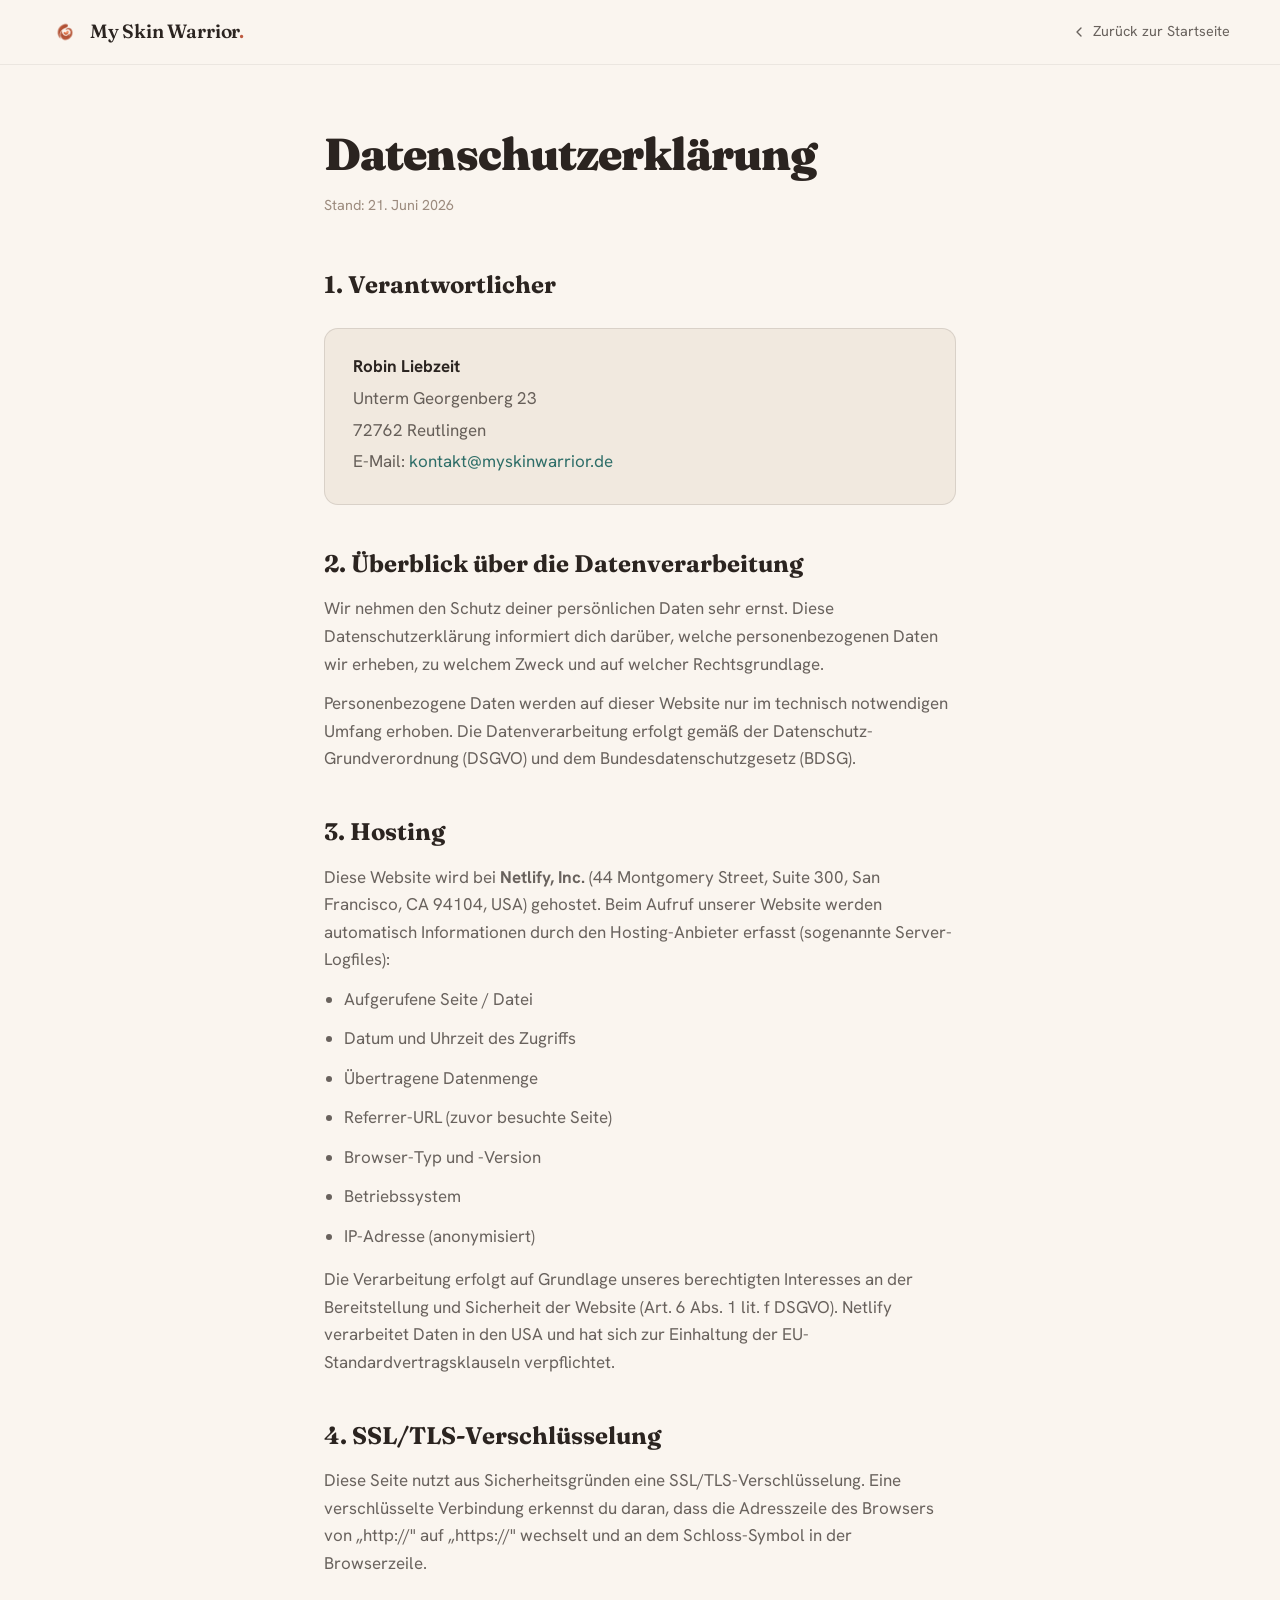
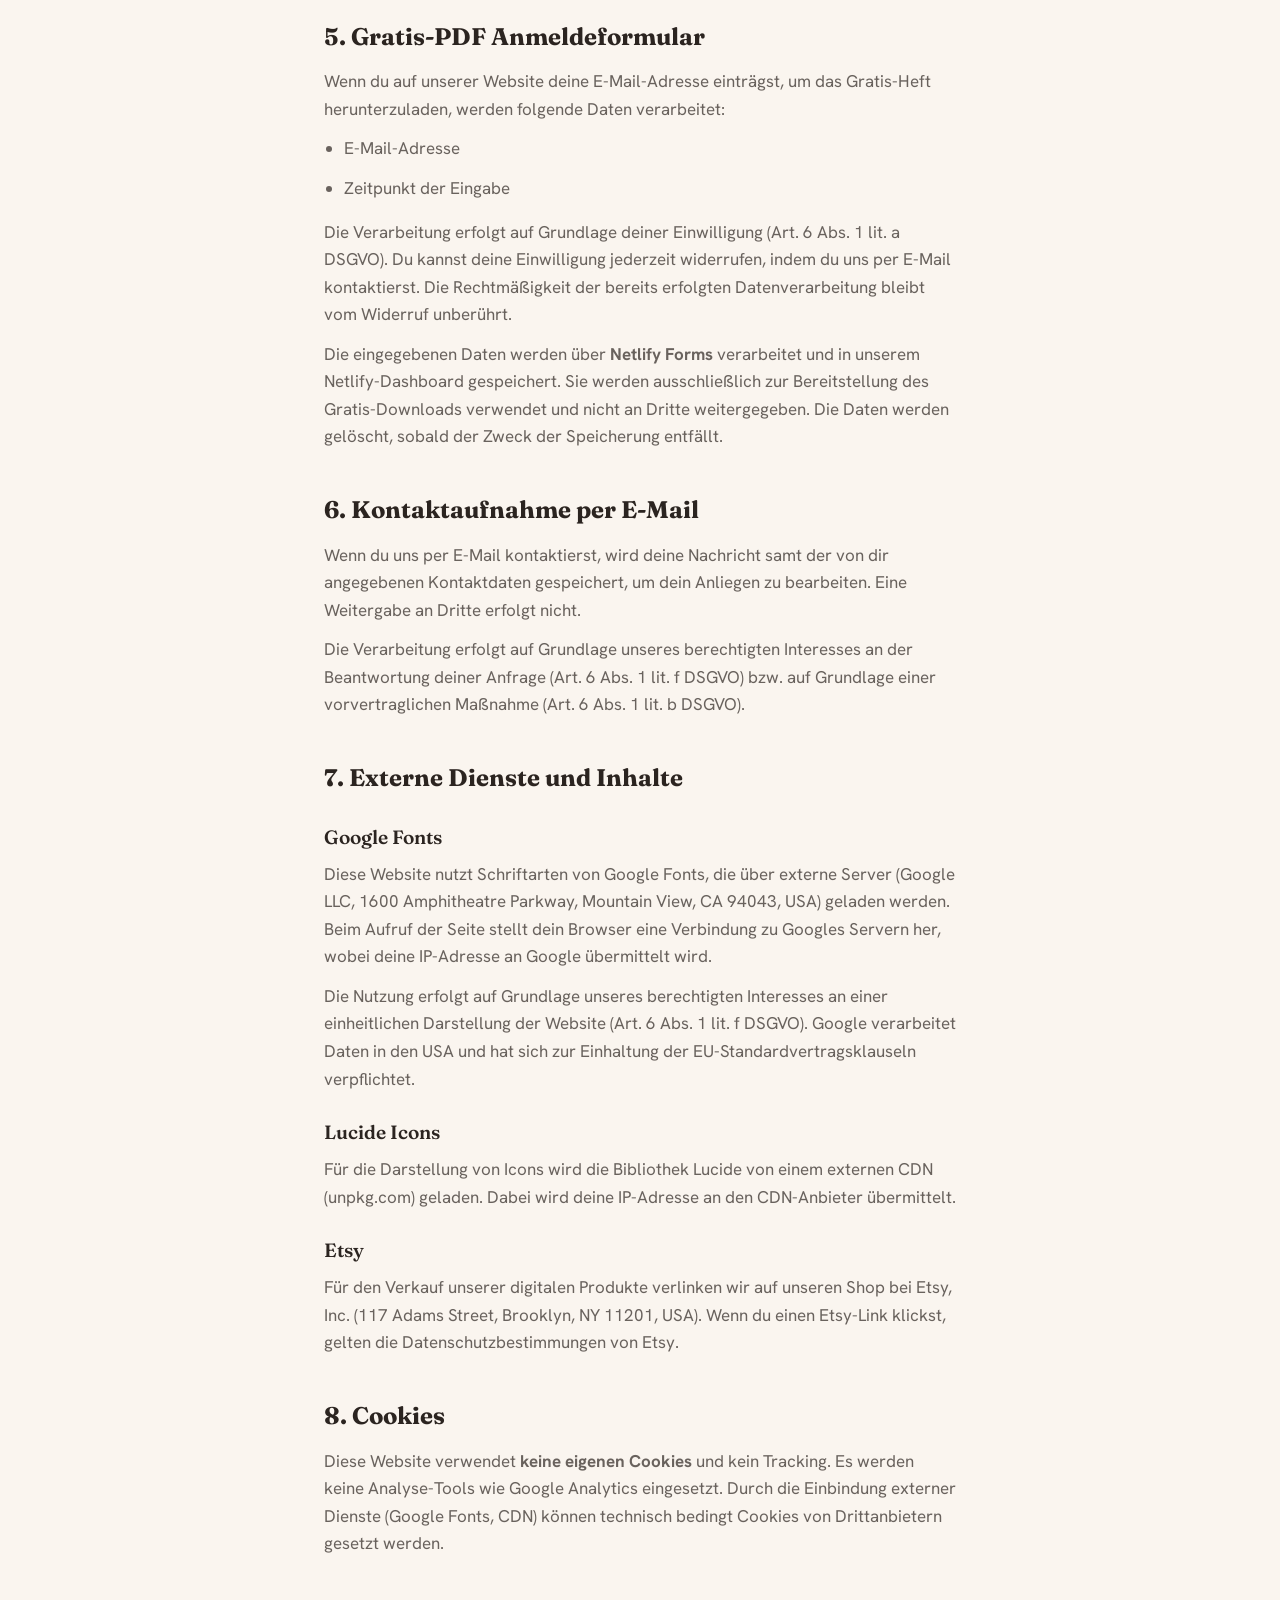
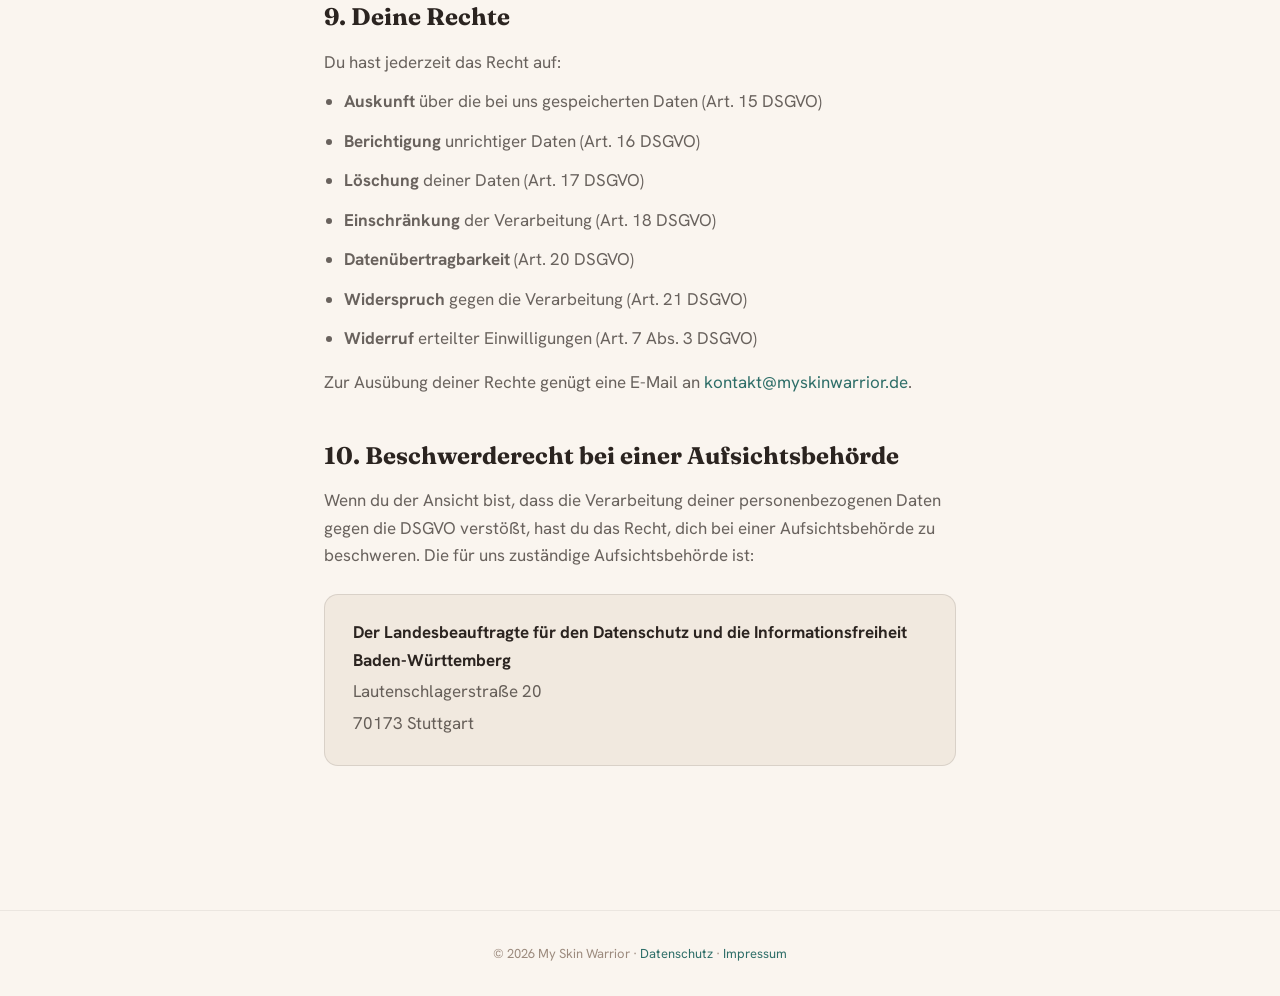
==== datenschutz.html @ 3b4c3868 "Add email signup form, Impressum, Datenschutz, and bundle image - Replace disabled gratis button wit" ====
<!DOCTYPE html>
<html lang="de">
<head>
<meta charset="UTF-8">
<meta name="viewport" content="width=device-width, initial-scale=1.0">
<title>Datenschutzerklärung — My Skin Warrior</title>
<meta name="robots" content="noindex">
<link rel="stylesheet" href="tokens.css">
<style>
  *, *::before, *::after { box-sizing: border-box; margin: 0; padding: 0; }
  html { scroll-behavior: smooth; }
  body {
    font-family: var(--font-body); background: var(--paper); color: var(--fg1);
    font-size: var(--text-base); line-height: var(--lh-body);
    -webkit-font-smoothing: antialiased;
  }
  a { color: var(--petrol); text-decoration: none; }
  a:hover { text-decoration: underline; }

  .site-header {
    position: sticky; top: 0; z-index: 100; background: var(--paper);
    border-bottom: 1px solid var(--line-soft); padding: 0 40px;
  }
  .header-inner {
    max-width: 1180px; margin: 0 auto; height: 64px;
    display: flex; align-items: center; justify-content: space-between;
  }
  .brand { display: inline-flex; align-items: center; gap: 10px; text-decoration: none; color: var(--fg1); }
  .brand img { width: 30px; height: 30px; }
  .brand .wordmark { font-family: var(--font-display); font-weight: 600; font-size: 1.2rem; letter-spacing: -0.01em; }
  .brand .dot { color: var(--terracotta); }
  .nav-back {
    display: inline-flex; align-items: center; gap: 6px;
    font-size: var(--text-sm); color: var(--fg2); text-decoration: none;
  }
  .nav-back:hover { color: var(--fg1); }
  .nav-back svg { width: 16px; height: 16px; fill: none; stroke: currentColor; stroke-width: 2; stroke-linecap: round; stroke-linejoin: round; }

  .legal { max-width: 680px; margin: 0 auto; padding: 64px 24px 120px; }
  .legal h1 {
    font-family: var(--font-display); font-weight: 900; font-size: clamp(2rem, 4vw, 2.8rem);
    line-height: 1.1; letter-spacing: var(--ls-tight); margin-bottom: 16px;
  }
  .legal .last-updated { font-size: var(--text-sm); color: var(--taupe); margin-bottom: 48px; }
  .legal h2 {
    font-family: var(--font-display); font-weight: 700; font-size: var(--text-lg);
    margin: 40px 0 12px; color: var(--fg1);
  }
  .legal h3 {
    font-family: var(--font-display); font-weight: 600; font-size: var(--text-md);
    margin: 24px 0 8px; color: var(--fg1);
  }
  .legal p, .legal li { color: var(--fg2); margin-bottom: 12px; }
  .legal ul { padding-left: 20px; margin-bottom: 16px; }
  .legal .info-block {
    background: var(--sand); border: 1px solid var(--line); border-radius: var(--r-card);
    padding: 24px 28px; margin: 24px 0;
  }
  .legal .info-block p { margin-bottom: 4px; }
  .legal .info-block strong { color: var(--fg1); }

  footer {
    border-top: 1px solid var(--line-soft); padding: 32px 40px; text-align: center;
  }
  footer p { font-size: 13px; color: var(--taupe); }
  footer a { color: var(--petrol); text-decoration: none; }
  footer a:hover { text-decoration: underline; }

  @media (max-width: 680px) {
    .site-header { padding: 0 20px; }
    .legal { padding: 40px 20px 80px; }
    footer { padding: 28px 20px; }
  }
</style>
</head>
<body>

<header class="site-header">
  <div class="header-inner">
    <a class="brand" href="index.html" aria-label="My Skin Warrior — Startseite">
      <img src="assets/logo.png" alt="">
      <span class="wordmark">My Skin Warrior<span class="dot">.</span></span>
    </a>
    <a class="nav-back" href="index.html">
      <svg viewBox="0 0 24 24"><polyline points="15 18 9 12 15 6"/></svg>
      Zurück zur Startseite
    </a>
  </div>
</header>

<div class="legal">
  <h1>Datenschutzerklärung</h1>
  <p class="last-updated">Stand: 21. Juni 2026</p>

  <!-- 1. VERANTWORTLICHER -->
  <h2>1. Verantwortlicher</h2>
  <div class="info-block">
    <p><strong>Robin Liebzeit</strong></p>
    <p>Unterm Georgenberg 23</p>
    <p>72762 Reutlingen</p>
    <p>E-Mail: <a href="mailto:kontakt@myskinwarrior.de">kontakt@myskinwarrior.de</a></p>
  </div>

  <!-- 2. ÜBERBLICK -->
  <h2>2. Überblick über die Datenverarbeitung</h2>
  <p>Wir nehmen den Schutz deiner persönlichen Daten sehr ernst. Diese Datenschutzerklärung informiert dich darüber, welche personenbezogenen Daten wir erheben, zu welchem Zweck und auf welcher Rechtsgrundlage.</p>
  <p>Personenbezogene Daten werden auf dieser Website nur im technisch notwendigen Umfang erhoben. Die Datenverarbeitung erfolgt gemäß der Datenschutz-Grundverordnung (DSGVO) und dem Bundesdatenschutzgesetz (BDSG).</p>

  <!-- 3. HOSTING -->
  <h2>3. Hosting</h2>
  <p>Diese Website wird bei <strong>Netlify, Inc.</strong> (44 Montgomery Street, Suite 300, San Francisco, CA 94104, USA) gehostet. Beim Aufruf unserer Website werden automatisch Informationen durch den Hosting-Anbieter erfasst (sogenannte Server-Logfiles):</p>
  <ul>
    <li>Aufgerufene Seite / Datei</li>
    <li>Datum und Uhrzeit des Zugriffs</li>
    <li>Übertragene Datenmenge</li>
    <li>Referrer-URL (zuvor besuchte Seite)</li>
    <li>Browser-Typ und -Version</li>
    <li>Betriebssystem</li>
    <li>IP-Adresse (anonymisiert)</li>
  </ul>
  <p>Die Verarbeitung erfolgt auf Grundlage unseres berechtigten Interesses an der Bereitstellung und Sicherheit der Website (Art. 6 Abs. 1 lit. f DSGVO). Netlify verarbeitet Daten in den USA und hat sich zur Einhaltung der EU-Standardvertragsklauseln verpflichtet.</p>

  <!-- 4. SSL/TLS -->
  <h2>4. SSL/TLS-Verschlüsselung</h2>
  <p>Diese Seite nutzt aus Sicherheitsgründen eine SSL/TLS-Verschlüsselung. Eine verschlüsselte Verbindung erkennst du daran, dass die Adresszeile des Browsers von „http://" auf „https://" wechselt und an dem Schloss-Symbol in der Browserzeile.</p>

  <!-- 5. E-MAIL-FORMULAR -->
  <h2>5. Gratis-PDF Anmeldeformular</h2>
  <p>Wenn du auf unserer Website deine E-Mail-Adresse einträgst, um das Gratis-Heft herunterzuladen, werden folgende Daten verarbeitet:</p>
  <ul>
    <li>E-Mail-Adresse</li>
    <li>Zeitpunkt der Eingabe</li>
  </ul>
  <p>Die Verarbeitung erfolgt auf Grundlage deiner Einwilligung (Art. 6 Abs. 1 lit. a DSGVO). Du kannst deine Einwilligung jederzeit widerrufen, indem du uns per E-Mail kontaktierst. Die Rechtmäßigkeit der bereits erfolgten Datenverarbeitung bleibt vom Widerruf unberührt.</p>
  <p>Die eingegebenen Daten werden über <strong>Netlify Forms</strong> verarbeitet und in unserem Netlify-Dashboard gespeichert. Sie werden ausschließlich zur Bereitstellung des Gratis-Downloads verwendet und nicht an Dritte weitergegeben. Die Daten werden gelöscht, sobald der Zweck der Speicherung entfällt.</p>

  <!-- 6. KONTAKTAUFNAHME -->
  <h2>6. Kontaktaufnahme per E-Mail</h2>
  <p>Wenn du uns per E-Mail kontaktierst, wird deine Nachricht samt der von dir angegebenen Kontaktdaten gespeichert, um dein Anliegen zu bearbeiten. Eine Weitergabe an Dritte erfolgt nicht.</p>
  <p>Die Verarbeitung erfolgt auf Grundlage unseres berechtigten Interesses an der Beantwortung deiner Anfrage (Art. 6 Abs. 1 lit. f DSGVO) bzw. auf Grundlage einer vorvertraglichen Maßnahme (Art. 6 Abs. 1 lit. b DSGVO).</p>

  <!-- 7. EXTERNE DIENSTE -->
  <h2>7. Externe Dienste und Inhalte</h2>

  <h3>Google Fonts</h3>
  <p>Diese Website nutzt Schriftarten von Google Fonts, die über externe Server (Google LLC, 1600 Amphitheatre Parkway, Mountain View, CA 94043, USA) geladen werden. Beim Aufruf der Seite stellt dein Browser eine Verbindung zu Googles Servern her, wobei deine IP-Adresse an Google übermittelt wird.</p>
  <p>Die Nutzung erfolgt auf Grundlage unseres berechtigten Interesses an einer einheitlichen Darstellung der Website (Art. 6 Abs. 1 lit. f DSGVO). Google verarbeitet Daten in den USA und hat sich zur Einhaltung der EU-Standardvertragsklauseln verpflichtet.</p>

  <h3>Lucide Icons</h3>
  <p>Für die Darstellung von Icons wird die Bibliothek Lucide von einem externen CDN (unpkg.com) geladen. Dabei wird deine IP-Adresse an den CDN-Anbieter übermittelt.</p>

  <h3>Etsy</h3>
  <p>Für den Verkauf unserer digitalen Produkte verlinken wir auf unseren Shop bei Etsy, Inc. (117 Adams Street, Brooklyn, NY 11201, USA). Wenn du einen Etsy-Link klickst, gelten die Datenschutzbestimmungen von Etsy.</p>

  <!-- 8. COOKIES -->
  <h2>8. Cookies</h2>
  <p>Diese Website verwendet <strong>keine eigenen Cookies</strong> und kein Tracking. Es werden keine Analyse-Tools wie Google Analytics eingesetzt. Durch die Einbindung externer Dienste (Google Fonts, CDN) können technisch bedingt Cookies von Drittanbietern gesetzt werden.</p>

  <!-- 9. DEINE RECHTE -->
  <h2>9. Deine Rechte</h2>
  <p>Du hast jederzeit das Recht auf:</p>
  <ul>
    <li><strong>Auskunft</strong> über die bei uns gespeicherten Daten (Art. 15 DSGVO)</li>
    <li><strong>Berichtigung</strong> unrichtiger Daten (Art. 16 DSGVO)</li>
    <li><strong>Löschung</strong> deiner Daten (Art. 17 DSGVO)</li>
    <li><strong>Einschränkung</strong> der Verarbeitung (Art. 18 DSGVO)</li>
    <li><strong>Datenübertragbarkeit</strong> (Art. 20 DSGVO)</li>
    <li><strong>Widerspruch</strong> gegen die Verarbeitung (Art. 21 DSGVO)</li>
    <li><strong>Widerruf</strong> erteilter Einwilligungen (Art. 7 Abs. 3 DSGVO)</li>
  </ul>
  <p>Zur Ausübung deiner Rechte genügt eine E-Mail an <a href="mailto:kontakt@myskinwarrior.de">kontakt@myskinwarrior.de</a>.</p>

  <!-- 10. BESCHWERDERECHT -->
  <h2>10. Beschwerderecht bei einer Aufsichtsbehörde</h2>
  <p>Wenn du der Ansicht bist, dass die Verarbeitung deiner personenbezogenen Daten gegen die DSGVO verstößt, hast du das Recht, dich bei einer Aufsichtsbehörde zu beschweren. Die für uns zuständige Aufsichtsbehörde ist:</p>
  <div class="info-block">
    <p><strong>Der Landesbeauftragte für den Datenschutz und die Informationsfreiheit Baden-Württemberg</strong></p>
    <p>Lautenschlagerstraße 20</p>
    <p>70173 Stuttgart</p>
  </div>
</div>

<footer>
  <p>© 2026 My Skin Warrior · <a href="datenschutz.html">Datenschutz</a> · <a href="impressum.html">Impressum</a></p>
</footer>

</body>
</html>
---- tokens.css ----
/* ============================================================
   MY SKIN WARRIOR — Landingpage Tokens
   Palette & Typo nach Gründer-Briefing (Terracotta/Petrol auf Papier),
   abgestimmt auf die echten Heft-Cover.
   ============================================================ */

@import url('https://fonts.googleapis.com/css2?family=Fraunces:ital,opsz,wght@0,9..144,400;0,9..144,500;0,9..144,600;0,9..144,700;0,9..144,900;1,9..144,400;1,9..144,500;1,9..144,600;1,9..144,900&family=Hanken+Grotesk:wght@400;500;600;700&family=JetBrains+Mono:wght@400;500;600&display=swap');

:root {
  /* ---- Brand palette (Briefing — exakt) ---- */
  --paper:        #FAF5EF; /* Hintergrund */
  --paper-deep:   #F6EFE6; /* leicht tiefere Papierfläche */
  --espresso:     #2B2420; /* Text / Ink-CTA */
  --espresso-2:   #3A322C; /* hover ink */
  --terracotta:   #BD5A40; /* Primär-Akzent */
  --terracotta-ink:#9E4630; /* kleiner Terracotta-Text (Kontrast) */
  --terracotta-press:#A24A33;
  --petrol:       #2E6E68; /* Sekundär-Akzent */
  --petrol-press: #255C57;
  --sand:         #F1E9DF; /* Fläche */
  --blush:        #F3E0D2; /* Fläche warm */
  --taupe:        #9C8B7E; /* gedämpft / meta */

  /* ---- Akzent (per Tweak überschreibbar — Ink/Press werden abgeleitet) ---- */
  --accent:       var(--terracotta);
  --accent-ink:   color-mix(in srgb, var(--accent) 84%, #1a0e08);
  --accent-press: color-mix(in srgb, var(--accent) 88%, #1a0e08);

  /* ---- Semantische Vordergründe ---- */
  --fg1: var(--espresso);
  --fg2: rgba(43, 36, 32, 0.70);
  --fg3: rgba(43, 36, 32, 0.50);
  --fg-on-ink: #FBF6F0;

  /* ---- Linien ---- */
  --line:      rgba(43, 36, 32, 0.12);
  --line-soft: rgba(43, 36, 32, 0.07);
  --line-accent: rgba(189, 90, 64, 0.30);

  /* ---- Schrift ---- */
  --font-display: 'Fraunces', Georgia, serif;
  --font-body:    'Hanken Grotesk', system-ui, sans-serif;
  --font-mono:    'JetBrains Mono', ui-monospace, monospace;

  /* ---- Typoskala ---- */
  --text-xs:   0.78rem;
  --text-sm:   0.9rem;
  --text-base: 1.0625rem;
  --text-md:   1.2rem;
  --text-lg:   1.5rem;
  --text-xl:   2rem;
  --text-2xl:  2.75rem;
  --text-3xl:  3.75rem;
  --text-4xl:  5rem;

  /* ---- Zeilen / Tracking ---- */
  --lh-tight: 1.02;
  --lh-snug:  1.12;
  --lh-body:  1.62;
  --lh-loose: 1.72;
  --ls-tight: -0.02em;
  --ls-label: 0.18em;

  /* ---- 8px Raster ---- */
  --s1: 4px; --s2: 8px; --s3: 16px; --s4: 24px; --s5: 32px;
  --s6: 48px; --s7: 64px; --s8: 96px; --s9: 128px; --s10: 168px;

  /* ---- Radien ---- */
  --r-btn:   11px;
  --r-card:  14px;
  --r-panel: 20px;
  --r-pill:  50px;

  /* ---- Schatten (weich, warm) ---- */
  --sh-sm:     0 1px 2px rgba(43, 36, 32, 0.05);
  --sh-card:   0 4px 18px rgba(43, 36, 32, 0.06), 0 1px 3px rgba(43, 36, 32, 0.05);
  --sh-lift:   0 18px 48px rgba(43, 36, 32, 0.12), 0 4px 12px rgba(43, 36, 32, 0.06);

  /* ---- Motion ---- */
  --ease: cubic-bezier(0.22, 0.61, 0.36, 1);
  --ease-out: cubic-bezier(0.16, 1, 0.3, 1);
  --dur: 240ms;
  --motion: 1; /* per Tweak: 0 = reduziert */

  /* ---- Layout ---- */
  --maxw-prose: 680px;
  --maxw-page:  1180px;
}
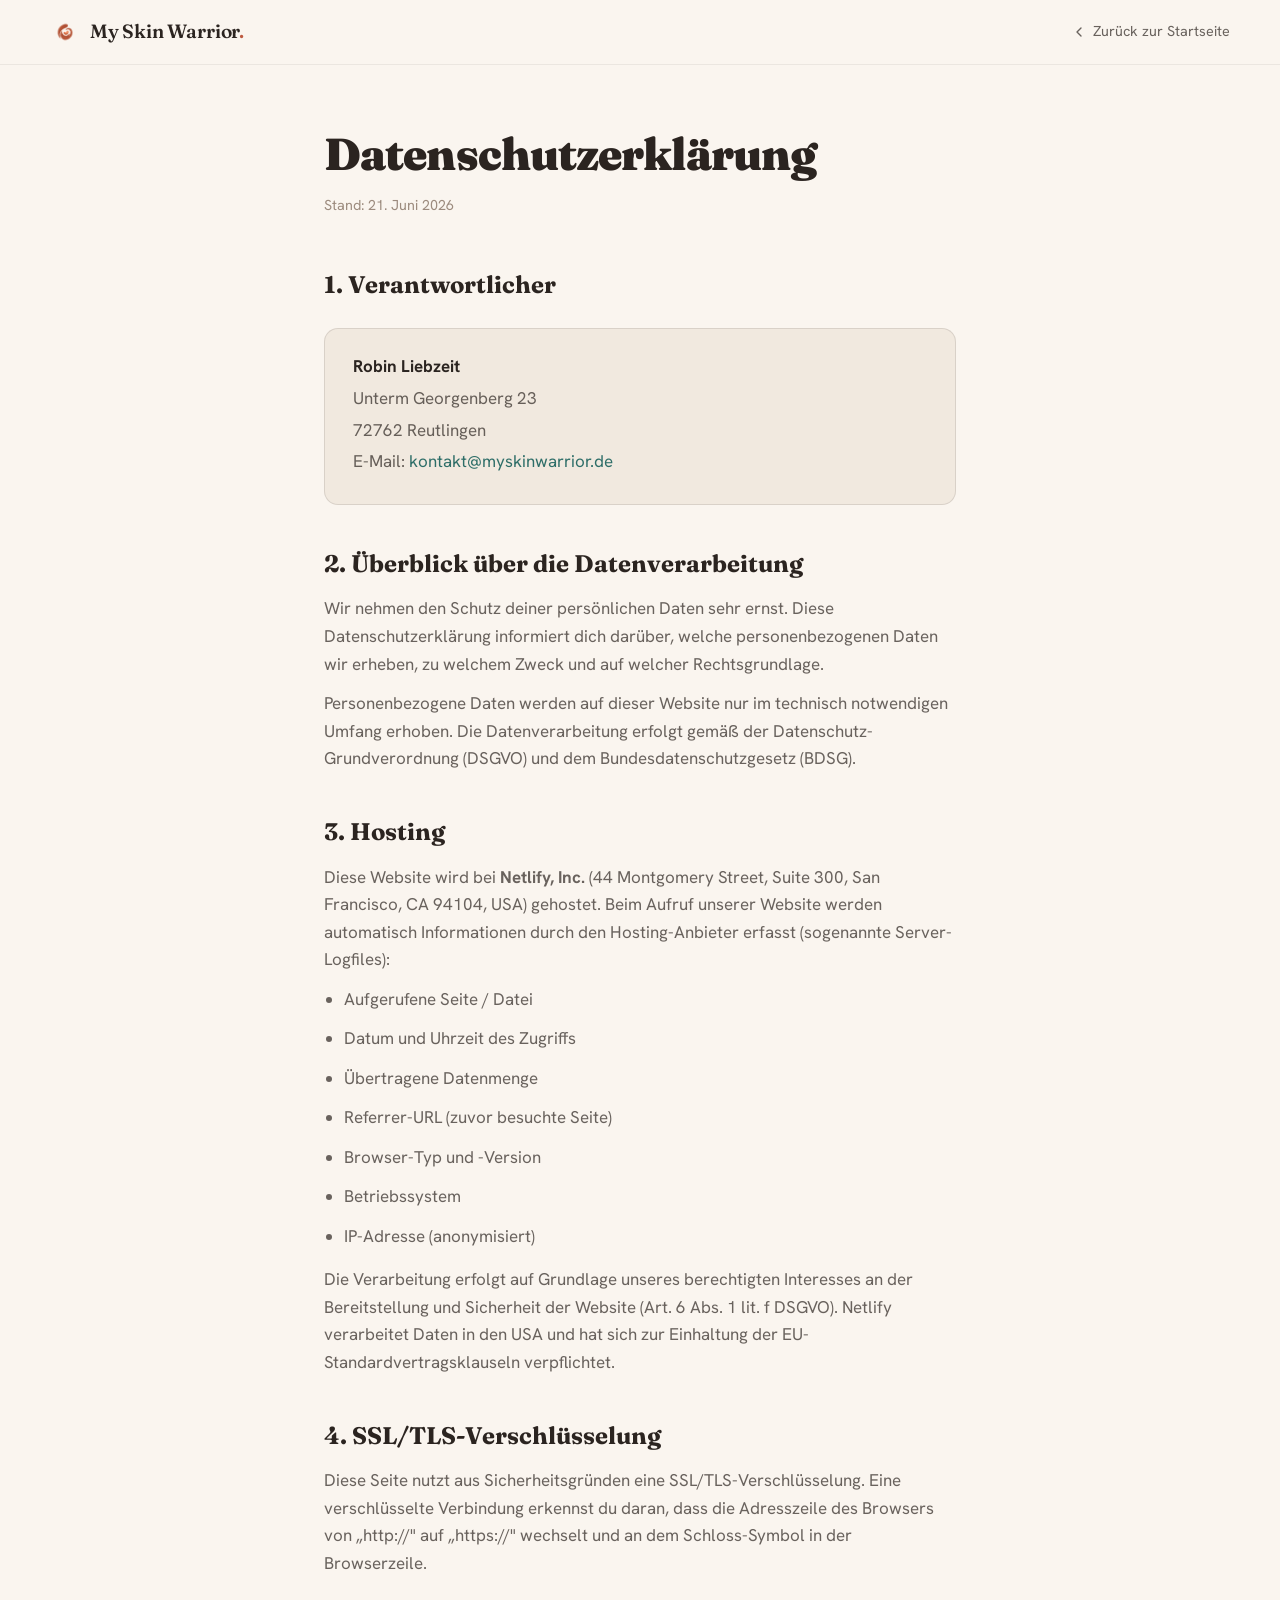
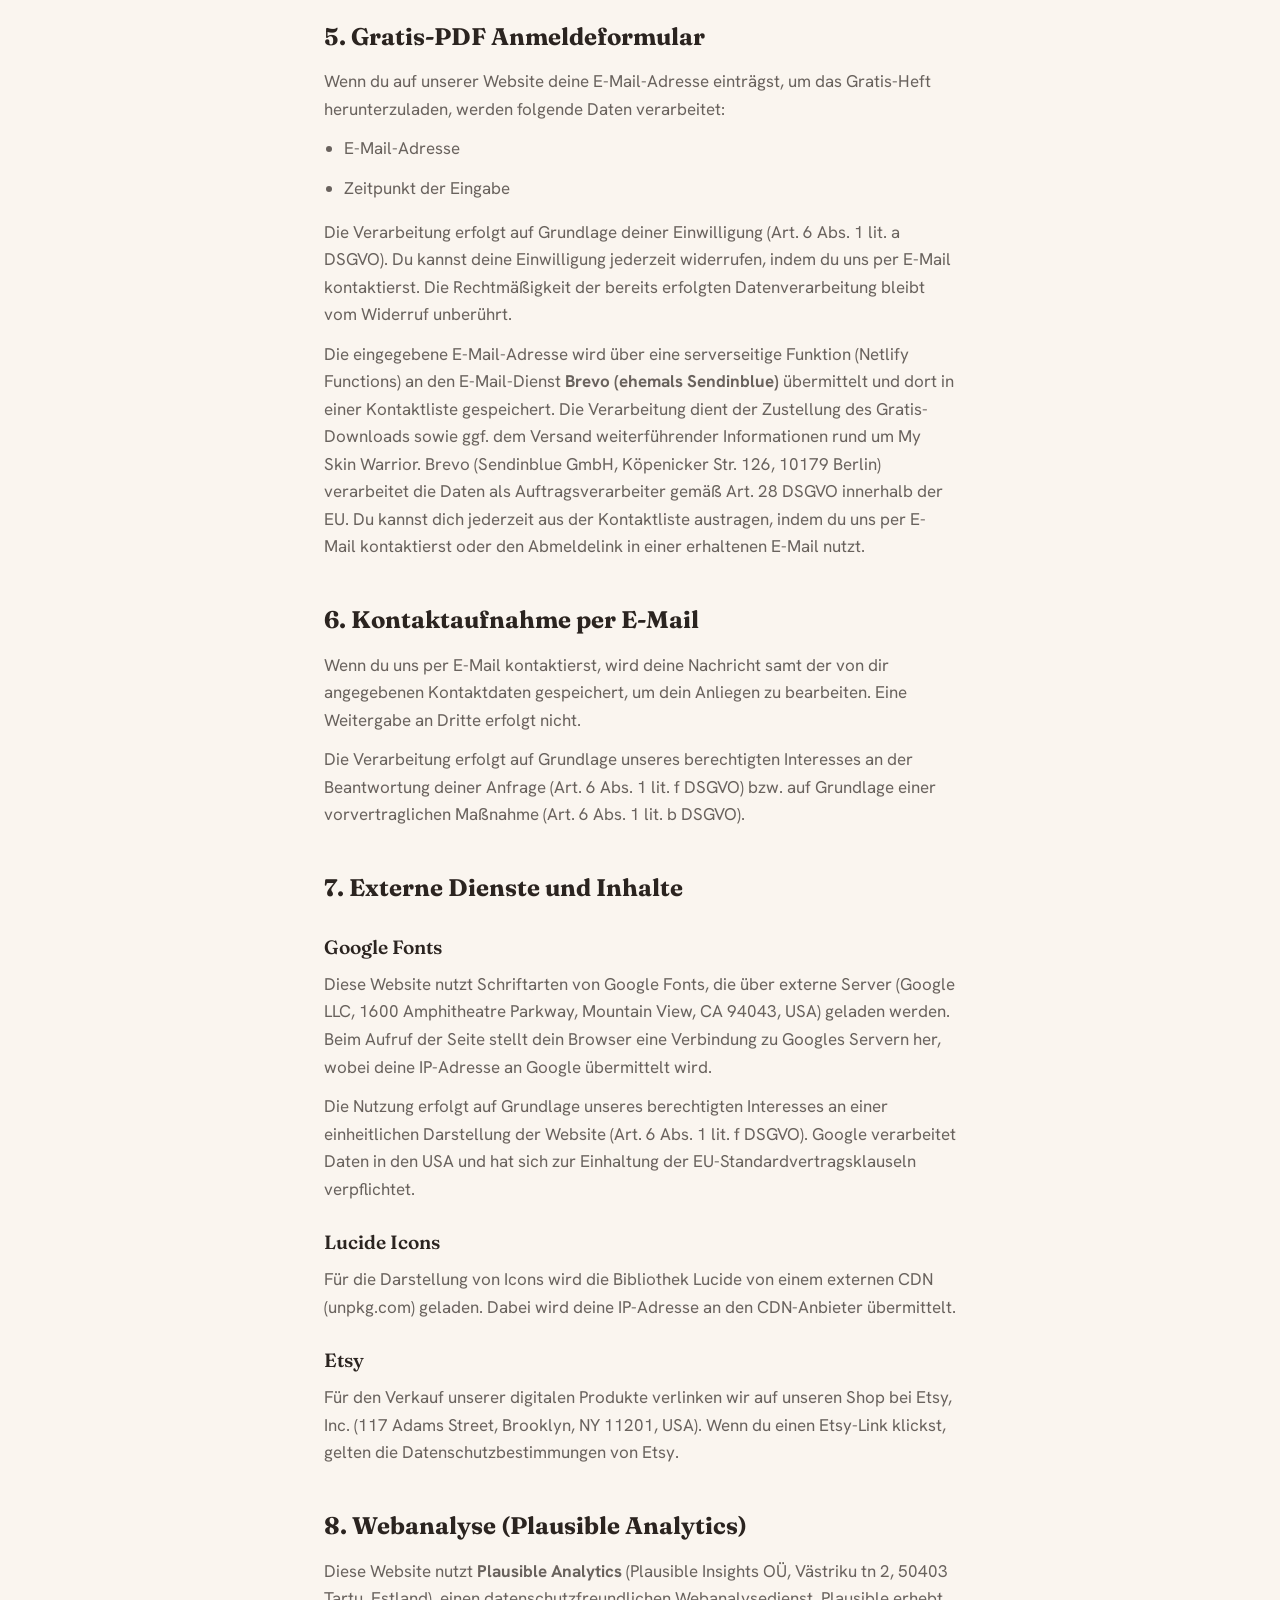
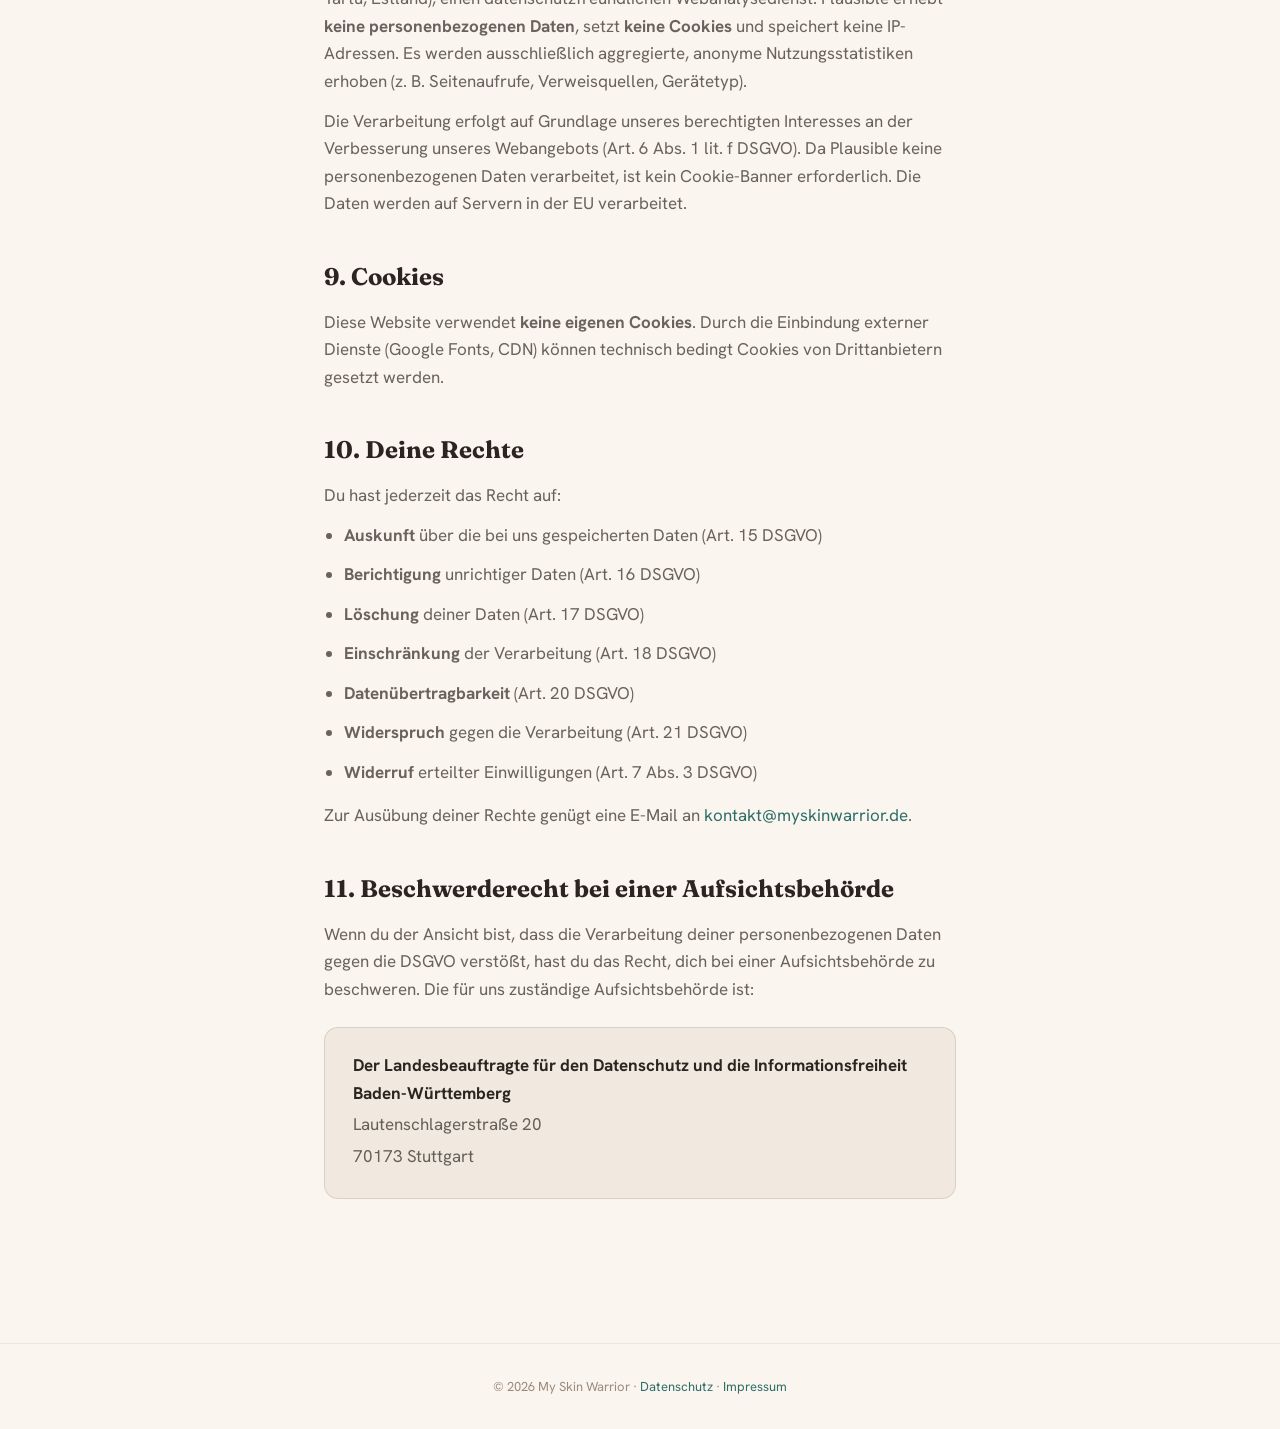
==== commit 20d89feb: "Add animation system, Plausible analytics, and close PDF leak Bündelt die seit Anfang Juli lokal lie" ====
--- a/datenschutz.html
+++ b/datenschutz.html
@@ -6,6 +6,7 @@
 <title>Datenschutzerklärung — My Skin Warrior</title>
 <meta name="robots" content="noindex">
 <link rel="stylesheet" href="tokens.css">
+<script defer data-domain="myskinwarrior.de" src="https://plausible.io/js/script.js"></script>
 <style>
   *, *::before, *::after { box-sizing: border-box; margin: 0; padding: 0; }
   html { scroll-behavior: smooth; }
@@ -65,6 +66,15 @@
   footer p { font-size: 13px; color: var(--taupe); }
   footer a { color: var(--petrol); text-decoration: none; }
   footer a:hover { text-decoration: underline; }
+
+  /* Dezentes Einblenden des Inhalts (CSS-only, respektiert reduced motion) */
+  @media (prefers-reduced-motion: no-preference) {
+    .legal { animation: legalFadeUp 0.6s var(--ease-out, ease-out) both; }
+    @keyframes legalFadeUp {
+      from { opacity: 0; transform: translateY(14px); }
+      to   { opacity: 1; transform: none; }
+    }
+  }
 
   @media (max-width: 680px) {
     .site-header { padding: 0 20px; }
@@ -132,7 +142,7 @@
     <li>Zeitpunkt der Eingabe</li>
   </ul>
   <p>Die Verarbeitung erfolgt auf Grundlage deiner Einwilligung (Art. 6 Abs. 1 lit. a DSGVO). Du kannst deine Einwilligung jederzeit widerrufen, indem du uns per E-Mail kontaktierst. Die Rechtmäßigkeit der bereits erfolgten Datenverarbeitung bleibt vom Widerruf unberührt.</p>
-  <p>Die eingegebenen Daten werden über <strong>Netlify Forms</strong> verarbeitet und in unserem Netlify-Dashboard gespeichert. Sie werden ausschließlich zur Bereitstellung des Gratis-Downloads verwendet und nicht an Dritte weitergegeben. Die Daten werden gelöscht, sobald der Zweck der Speicherung entfällt.</p>
+  <p>Die eingegebene E-Mail-Adresse wird über eine serverseitige Funktion (Netlify Functions) an den E-Mail-Dienst <strong>Brevo (ehemals Sendinblue)</strong> übermittelt und dort in einer Kontaktliste gespeichert. Die Verarbeitung dient der Zustellung des Gratis-Downloads sowie ggf. dem Versand weiterführender Informationen rund um My Skin Warrior. Brevo (Sendinblue GmbH, Köpenicker Str. 126, 10179 Berlin) verarbeitet die Daten als Auftragsverarbeiter gemäß Art. 28 DSGVO innerhalb der EU. Du kannst dich jederzeit aus der Kontaktliste austragen, indem du uns per E-Mail kontaktierst oder den Abmeldelink in einer erhaltenen E-Mail nutzt.</p>
 
   <!-- 6. KONTAKTAUFNAHME -->
   <h2>6. Kontaktaufnahme per E-Mail</h2>
@@ -152,12 +162,17 @@
   <h3>Etsy</h3>
   <p>Für den Verkauf unserer digitalen Produkte verlinken wir auf unseren Shop bei Etsy, Inc. (117 Adams Street, Brooklyn, NY 11201, USA). Wenn du einen Etsy-Link klickst, gelten die Datenschutzbestimmungen von Etsy.</p>
 
-  <!-- 8. COOKIES -->
-  <h2>8. Cookies</h2>
-  <p>Diese Website verwendet <strong>keine eigenen Cookies</strong> und kein Tracking. Es werden keine Analyse-Tools wie Google Analytics eingesetzt. Durch die Einbindung externer Dienste (Google Fonts, CDN) können technisch bedingt Cookies von Drittanbietern gesetzt werden.</p>
-
-  <!-- 9. DEINE RECHTE -->
-  <h2>9. Deine Rechte</h2>
+  <!-- 8. WEBANALYSE -->
+  <h2>8. Webanalyse (Plausible Analytics)</h2>
+  <p>Diese Website nutzt <strong>Plausible Analytics</strong> (Plausible Insights OÜ, Västriku tn 2, 50403 Tartu, Estland), einen datenschutzfreundlichen Webanalysedienst. Plausible erhebt <strong>keine personenbezogenen Daten</strong>, setzt <strong>keine Cookies</strong> und speichert keine IP-Adressen. Es werden ausschließlich aggregierte, anonyme Nutzungsstatistiken erhoben (z.&nbsp;B. Seitenaufrufe, Verweisquellen, Gerätetyp).</p>
+  <p>Die Verarbeitung erfolgt auf Grundlage unseres berechtigten Interesses an der Verbesserung unseres Webangebots (Art. 6 Abs. 1 lit. f DSGVO). Da Plausible keine personenbezogenen Daten verarbeitet, ist kein Cookie-Banner erforderlich. Die Daten werden auf Servern in der EU verarbeitet.</p>
+
+  <!-- 9. COOKIES -->
+  <h2>9. Cookies</h2>
+  <p>Diese Website verwendet <strong>keine eigenen Cookies</strong>. Durch die Einbindung externer Dienste (Google Fonts, CDN) können technisch bedingt Cookies von Drittanbietern gesetzt werden.</p>
+
+  <!-- 10. DEINE RECHTE -->
+  <h2>10. Deine Rechte</h2>
   <p>Du hast jederzeit das Recht auf:</p>
   <ul>
     <li><strong>Auskunft</strong> über die bei uns gespeicherten Daten (Art. 15 DSGVO)</li>
@@ -170,8 +185,8 @@
   </ul>
   <p>Zur Ausübung deiner Rechte genügt eine E-Mail an <a href="mailto:kontakt@myskinwarrior.de">kontakt@myskinwarrior.de</a>.</p>
 
-  <!-- 10. BESCHWERDERECHT -->
-  <h2>10. Beschwerderecht bei einer Aufsichtsbehörde</h2>
+  <!-- 11. BESCHWERDERECHT -->
+  <h2>11. Beschwerderecht bei einer Aufsichtsbehörde</h2>
   <p>Wenn du der Ansicht bist, dass die Verarbeitung deiner personenbezogenen Daten gegen die DSGVO verstößt, hast du das Recht, dich bei einer Aufsichtsbehörde zu beschweren. Die für uns zuständige Aufsichtsbehörde ist:</p>
   <div class="info-block">
     <p><strong>Der Landesbeauftragte für den Datenschutz und die Informationsfreiheit Baden-Württemberg</strong></p>
--- a/tokens.css
+++ b/tokens.css
@@ -80,6 +80,7 @@
   --ease: cubic-bezier(0.22, 0.61, 0.36, 1);
   --ease-out: cubic-bezier(0.16, 1, 0.3, 1);
   --dur: 240ms;
+  --dur-slow: 700ms;
   --motion: 1; /* per Tweak: 0 = reduziert */
 
   /* ---- Layout ---- */
